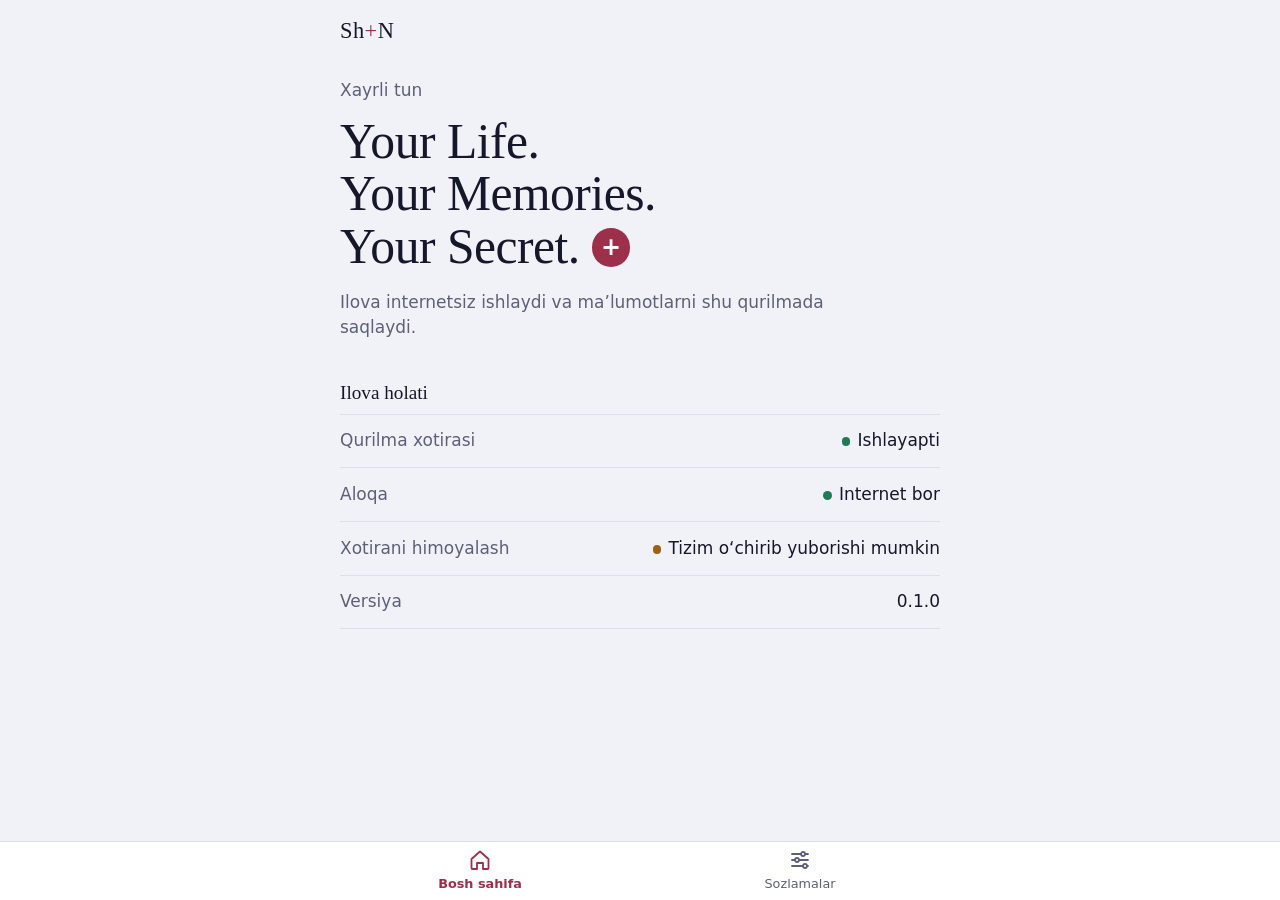
==== index.html @ 222fba90 "Add files via upload" ====
<!doctype html>
<html lang="uz">
<head>
  <meta charset="utf-8">
  <meta name="viewport" content="width=device-width, initial-scale=1, viewport-fit=cover">
  <title>Sh+N</title>
  <meta http-equiv="Content-Security-Policy" content="default-src 'self'; script-src 'self'; style-src 'self'; img-src 'self' data: blob:; connect-src 'self'; object-src 'none'; base-uri 'none'; form-action 'none'">
  <meta name="description" content="Sh+N — Your Life. Your Memories. Your Secret.">
  <meta name="theme-color" content="#F1F2F7">
  <meta name="color-scheme" content="light dark">
  <meta name="mobile-web-app-capable" content="yes">
  <meta name="apple-mobile-web-app-capable" content="yes">
  <meta name="apple-mobile-web-app-title" content="Sh+N">
  <meta name="apple-mobile-web-app-status-bar-style" content="default">
  <link rel="manifest" href="manifest.webmanifest">
  <link rel="icon" type="image/png" href="icon-192.png">
  <link rel="apple-touch-icon" href="apple-touch-icon.png">
  <link rel="stylesheet" href="styles.css">
  <script src="boot.js"></script>
</head>
<body>
  <div id="app" class="app"></div>
  <noscript><p>Sh+N uchun JavaScript kerak.</p></noscript>
  <script src="i18n.js"></script>
  <script src="db.js"></script>
  <script src="app.js"></script>
</body>
</html>
---- styles.css ----
/* Sh+N design tokens — "ink and wax seal": cool paper / midnight ink, one wax-red accent. */
:root {
  --bg: #F1F2F7;
  --surface: #FFFFFF;
  --ink: #15172B;
  --muted: #5C607A;
  --line: #DDDFEA;
  --accent: #9C2F4A;
  --accent-ink: #FFFFFF;
  --ok: #1F7A55;
  --warn: #9A6212;
  --serif: "Iowan Old Style", "Palatino Linotype", Palatino, "Book Antiqua", Georgia, ui-serif, serif;
  --sans: system-ui, -apple-system, "Segoe UI", Roboto, "Helvetica Neue", Arial, sans-serif;
  color-scheme: light;
}
@media (prefers-color-scheme: dark) {
  :root:not([data-theme="light"]) {
    --bg: #101223; --surface: #181B31; --ink: #ECEDF6; --muted: #A0A4BE; --line: #2A2E4A;
    --accent: #E4748E; --accent-ink: #1A0B10; --ok: #5CC49A; --warn: #E3B25A;
    color-scheme: dark;
  }
}
:root[data-theme="dark"] {
  --bg: #101223; --surface: #181B31; --ink: #ECEDF6; --muted: #A0A4BE; --line: #2A2E4A;
  --accent: #E4748E; --accent-ink: #1A0B10; --ok: #5CC49A; --warn: #E3B25A;
  color-scheme: dark;
}

*, *::before, *::after { box-sizing: border-box; }
html { -webkit-text-size-adjust: 100%; }
body {
  margin: 0; background: var(--bg); color: var(--ink);
  font: 1.0625rem/1.5 var(--sans);
  -webkit-tap-highlight-color: transparent;
}
button { font: inherit; color: inherit; }
:focus-visible { outline: 2px solid var(--accent); outline-offset: 3px; border-radius: 6px; }

.app {
  min-height: 100vh; min-height: 100dvh;
  max-width: 40rem; margin: 0 auto;
  padding: calc(env(safe-area-inset-top, 0px) + 1.25rem) 1.25rem calc(6rem + env(safe-area-inset-bottom, 0px));
}

.brand { font: 500 1.4rem/1 var(--serif); letter-spacing: .02em; margin: 0 0 2.25rem; }
.brand .plus { color: var(--accent); }

.hero { margin-bottom: 2.5rem; }
.greet { margin: 0 0 .75rem; color: var(--muted); }
.slogan {
  margin: 0 0 1rem; font: 500 clamp(2.25rem, 10vw, 3.1rem)/1.06 var(--serif);
  letter-spacing: -.01em; outline: none;
}
.slogan > span { display: block; }
.slogan .last { display: flex; align-items: center; gap: .75rem; }
.seal {
  flex: none; width: 2.4rem; height: 2.4rem; border-radius: 50%;
  background: var(--accent); color: var(--accent-ink);
  display: grid; place-items: center; font: 600 1.5rem/1 var(--sans);
}
.lead { margin: 0; color: var(--muted); max-width: 32rem; }

h2 { font: 500 1.2rem/1.3 var(--serif); margin: 0 0 .5rem; }
.page-title { font: 500 2rem/1.15 var(--serif); margin: 0 0 1.75rem; outline: none; }

.rows { margin: 0; padding: 0; }
.row {
  display: flex; justify-content: space-between; align-items: baseline; gap: 1rem;
  padding: .85rem 0; border-bottom: 1px solid var(--line);
}
.row:first-child { border-top: 1px solid var(--line); }
.row dt { color: var(--muted); }
.row dd { margin: 0; text-align: right; }
.dot { display: inline-block; width: .55rem; height: .55rem; border-radius: 50%; margin-right: .45rem; background: var(--muted); }
.dot.ok { background: var(--ok); }
.dot.warn { background: var(--warn); }

.group { margin-bottom: 2.25rem; }
.choices { display: flex; flex-direction: column; margin: 0; padding: 0; }
.choices.inline { flex-direction: row; gap: .5rem; }
.choice {
  display: flex; align-items: center; justify-content: space-between; gap: 1rem;
  min-height: 3rem; padding: .6rem .25rem; background: none; border: 0;
  border-bottom: 1px solid var(--line); text-align: left; cursor: pointer; width: 100%;
}
.choices .choice:first-child { border-top: 1px solid var(--line); }
.choice[aria-checked="true"] { color: var(--accent); font-weight: 600; }
.choice .check { width: 1.25rem; height: 1.25rem; }
.choices.inline .choice {
  flex: 1; justify-content: center; border: 1px solid var(--line); border-radius: 10px; padding: .6rem .5rem;
}
.choices.inline .choice[aria-checked="true"] { background: var(--accent); border-color: var(--accent); color: var(--accent-ink); }

.btn {
  display: inline-flex; align-items: center; justify-content: center;
  min-height: 3rem; padding: .6rem 1.25rem; border-radius: 10px; cursor: pointer;
  border: 1px solid var(--accent); background: var(--accent); color: var(--accent-ink); font-weight: 600;
}
.btn.quiet { background: none; color: var(--accent); }
.note { margin: .75rem 0 0; color: var(--muted); font-size: .95rem; }
.about { margin: 0; color: var(--muted); }

.banner {
  display: flex; align-items: center; justify-content: space-between; gap: 1rem;
  margin: -.5rem 0 1.5rem; padding: .75rem 1rem;
  background: var(--surface); border: 1px solid var(--accent); border-radius: 12px;
}
.banner .btn { min-height: 2.5rem; padding: .4rem 1rem; }

.nav {
  position: fixed; left: 0; right: 0; bottom: 0; z-index: 5;
  background: var(--surface); border-top: 1px solid var(--line);
  padding-bottom: env(safe-area-inset-bottom, 0px);
}
.nav-inner { display: flex; max-width: 40rem; margin: 0 auto; }
.nav a {
  flex: 1; display: flex; flex-direction: column; align-items: center; justify-content: center; gap: .15rem;
  min-height: 3.5rem; padding: .4rem; color: var(--muted); text-decoration: none; font-size: .8rem;
}
.nav a[aria-current="page"] { color: var(--accent); font-weight: 600; }
.nav svg { width: 1.5rem; height: 1.5rem; }
svg { fill: none; stroke: currentColor; stroke-width: 1.8; stroke-linecap: round; stroke-linejoin: round; }

/* One orchestrated moment: the slogan appears line by line, once, on first load. */
@media (prefers-reduced-motion: no-preference) {
  .intro .slogan span { opacity: 0; transform: translateY(.4rem); animation: rise .6s ease forwards; }
  .intro .slogan span:nth-child(2) { animation-delay: .15s; }
  .intro .slogan span:nth-child(3) { animation-delay: .3s; }
  @keyframes rise { to { opacity: 1; transform: none; } }
}
.group-gap { margin-top: 1rem; }
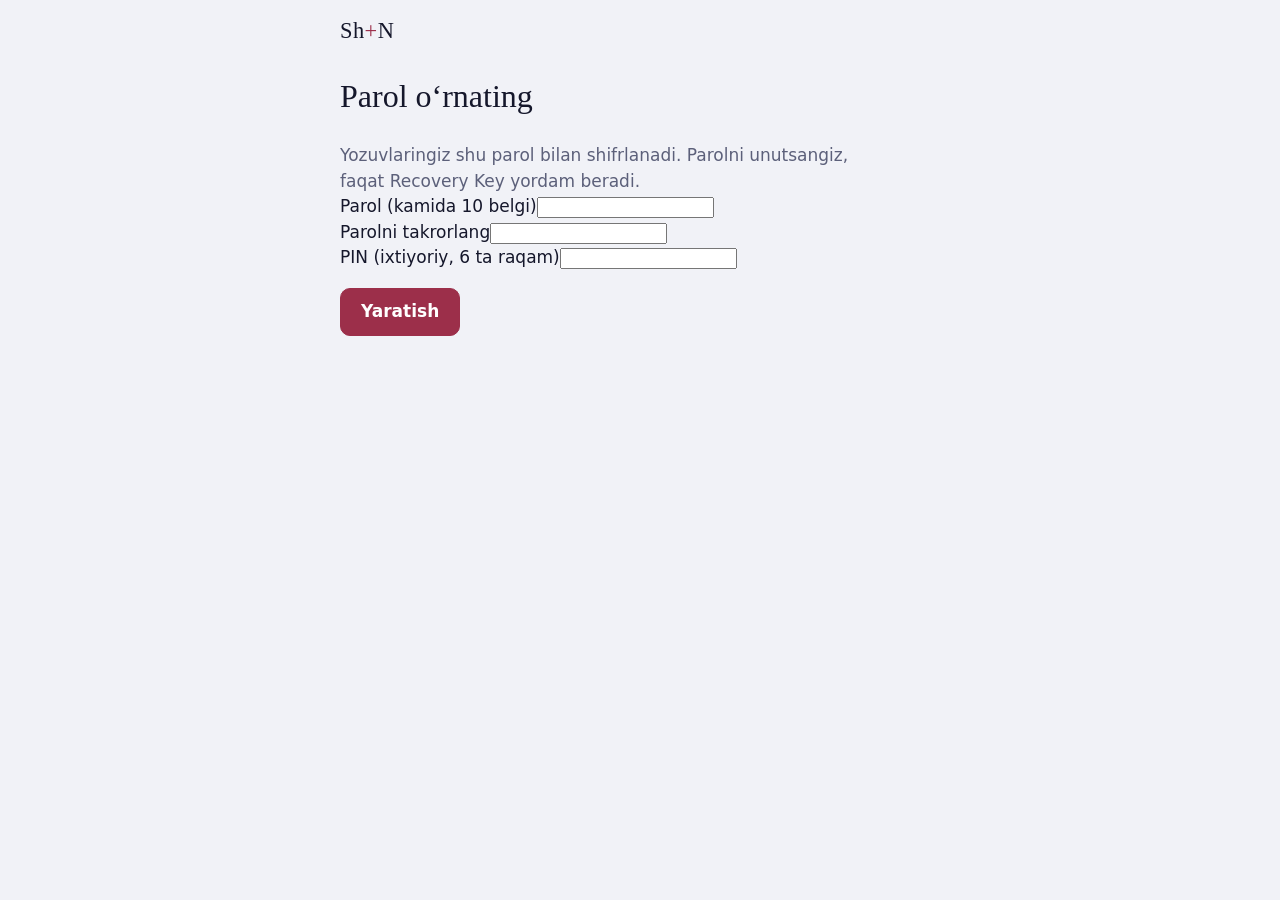
==== commit 36b7ff1c: "Add files via upload" ====
--- a/index.html
+++ b/index.html
@@ -23,6 +23,7 @@
   <noscript><p>Sh+N uchun JavaScript kerak.</p></noscript>
   <script src="i18n.js"></script>
   <script src="db.js"></script>
+  <script src="crypto.js"></script>
   <script src="app.js"></script>
 </body>
 </html>
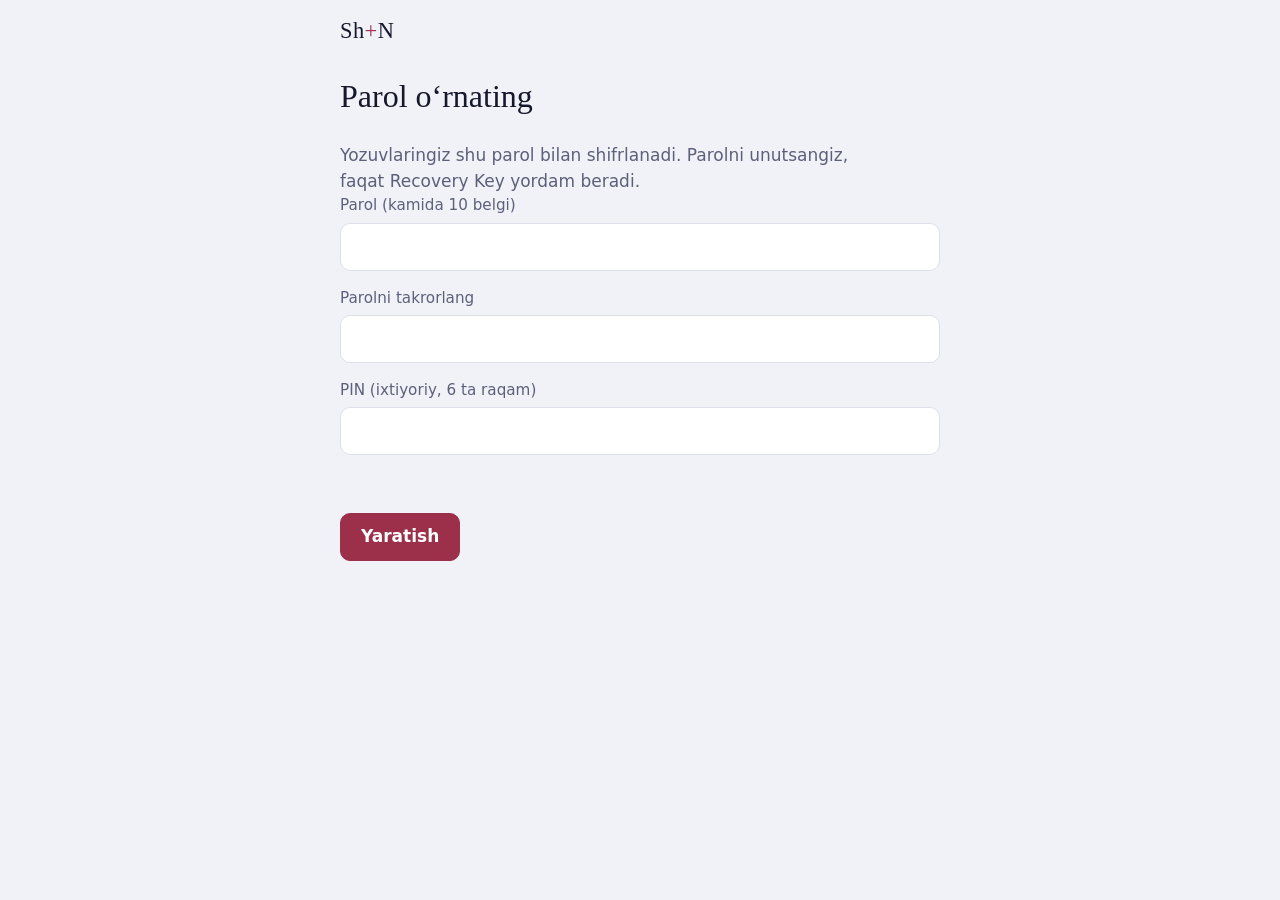
==== commit 2cb88364: "Add files via upload" ====
--- a/index.html
+++ b/index.html
@@ -24,6 +24,7 @@
   <script src="i18n.js"></script>
   <script src="db.js"></script>
   <script src="crypto.js"></script>
+  <script src="entries.js"></script>
   <script src="app.js"></script>
 </body>
 </html>
--- a/styles.css
+++ b/styles.css
@@ -129,3 +129,41 @@
   @keyframes rise { to { opacity: 1; transform: none; } }
 }
 .group-gap { margin-top: 1rem; }
+
+/* Stage 2: setup / lock / recovery */
+.field { margin: 0 0 1rem; }
+.field label { display: block; margin-bottom: .35rem; color: var(--muted); font-size: .95rem; }
+.input {
+  width: 100%; min-height: 3rem; padding: .6rem .85rem; font: inherit; color: var(--ink);
+  background: var(--surface); border: 1px solid var(--line); border-radius: 10px;
+}
+textarea.input { min-height: 7rem; resize: vertical; }
+.error { min-height: 1.5em; margin: .25rem 0 1rem; color: var(--accent); font-weight: 600; }
+.link {
+  display: block; min-height: 3rem; padding: .75rem 0; background: none; border: 0;
+  color: var(--accent); font: inherit; text-decoration: underline; cursor: pointer;
+}
+.words { display: grid; grid-template-columns: 1fr 1fr; gap: 0 1.25rem; list-style: none; padding: 0; margin: 1rem 0 1.5rem; }
+.words li { padding: .5rem 0; border-bottom: 1px solid var(--line); font: 500 1.15rem var(--serif); }
+.words .n { margin-right: .5rem; color: var(--muted); font: .8rem var(--sans); }
+.app main .btn:disabled { opacity: .6; }
+
+/* Stage 3: entries */
+.tools { display: flex; flex-direction: column; gap: .75rem; margin: 1.25rem 0 1rem; }
+.chips { display: flex; gap: .4rem; flex-wrap: wrap; }
+.chip { min-height: 2.75rem; padding: .4rem .8rem; border: 1px solid var(--line); border-radius: 999px; background: none; cursor: pointer; }
+.chip[aria-pressed="true"] { background: var(--accent); border-color: var(--accent); color: var(--accent-ink); font-weight: 600; }
+.entry { display: block; width: 100%; text-align: left; padding: .9rem .1rem; background: none; border: 0; border-bottom: 1px solid var(--line); cursor: pointer; }
+#list > :first-child { border-top: 1px solid var(--line); }
+.e-title { display: block; font: 500 1.2rem/1.3 var(--serif); }
+.e-meta { display: block; margin-top: .15rem; color: var(--muted); font-size: .85rem; }
+.e-snip { display: block; margin-top: .25rem; color: var(--muted); overflow: hidden; text-overflow: ellipsis; white-space: nowrap; }
+.trash-row { padding: .9rem 0; border-bottom: 1px solid var(--line); }
+.trash-row .actions { display: flex; gap: .5rem; margin-top: .6rem; }
+.trash-row .btn { min-height: 2.75rem; padding: .3rem 1rem; }
+.e-input { font: 500 1.5rem/1.3 var(--serif); }
+.input.e-body { min-height: 45vh; font: 1.1rem/1.6 var(--sans); }
+.e-bar { display: flex; gap: .5rem; align-items: center; margin: .5rem 0 1rem; }
+.e-bar select { flex: 1; }
+.save-state { min-height: 1.5em; margin: .5rem 0; color: var(--muted); font-size: .9rem; }
+.top-actions { margin-bottom: 1.25rem; }
